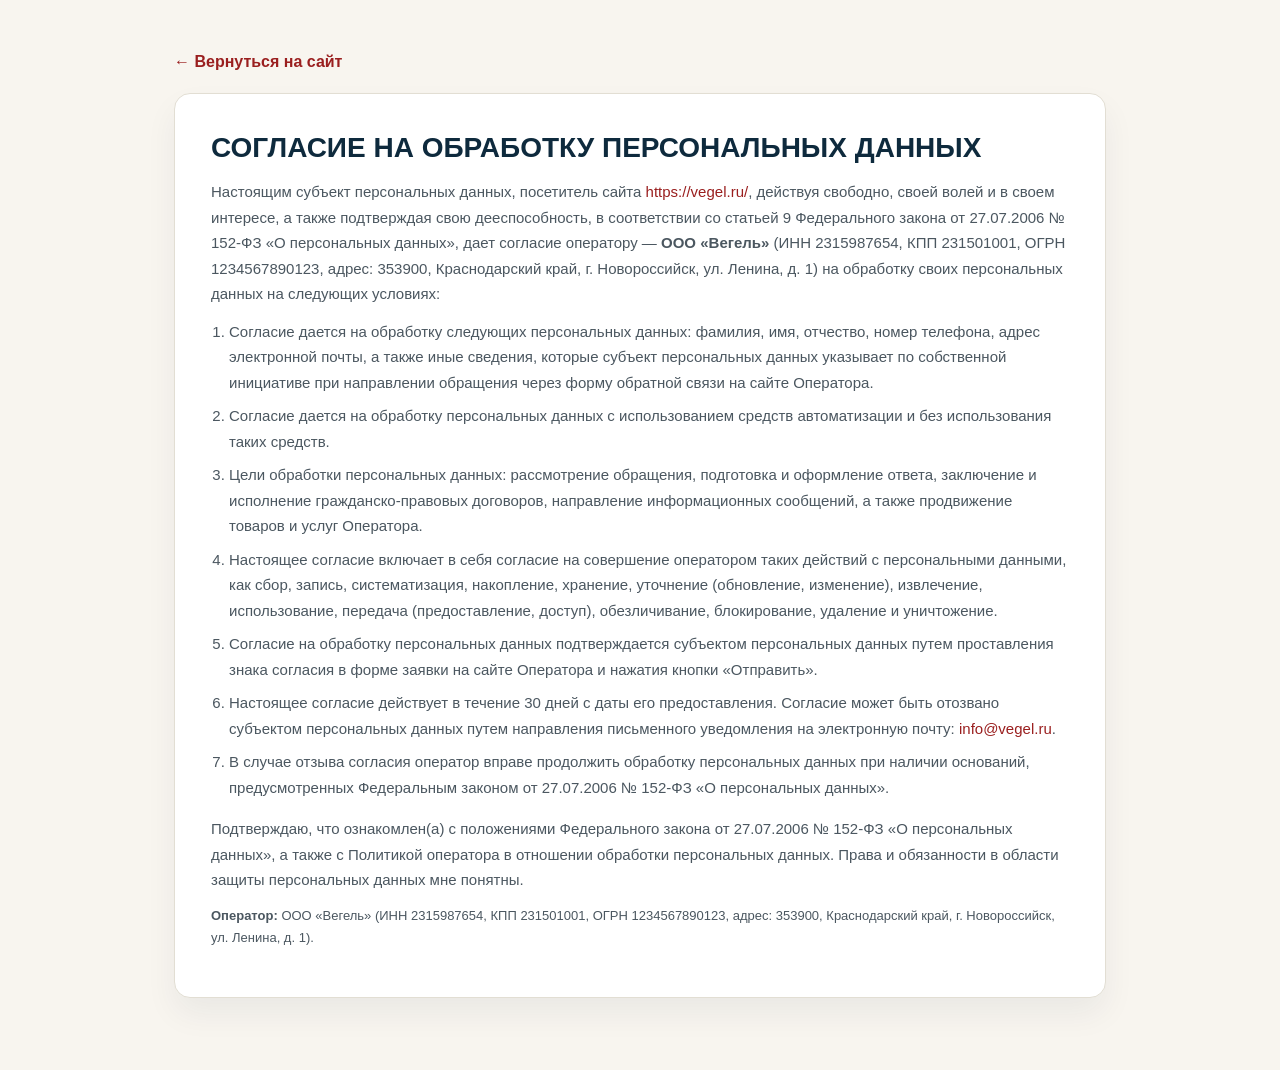
==== personal-data/index.html @ 132a76b8 "политика конфендициальности" ====
<!DOCTYPE html>
<html lang="ru">
<head>
  <meta charset="UTF-8">
  <meta name="viewport" content="width=device-width, initial-scale=1.0">
  <title>Согласие на обработку персональных данных — ООО «Вегель»</title>
  <meta name="robots" content="noindex">
  <style>
    :root {
      color-scheme: light;
      --navy: #0E2A3D;
      --rust: #9a1f1f;
      --line: #E2DED3;
      --text: #1A2226;
      --muted: #4B5760;
      --bg: #F8F5EF;
      --white: #FFFFFF;
    }
    * { box-sizing: border-box; }
    body {
      margin: 0;
      font-family: Arial, Helvetica, sans-serif;
      background: var(--bg);
      color: var(--text);
      line-height: 1.7;
    }
    .page {
      max-width: 980px;
      margin: 0 auto;
      padding: 48px 24px 72px;
    }
    .card {
      background: var(--white);
      border: 1px solid var(--line);
      border-radius: 16px;
      padding: 36px;
      box-shadow: 0 16px 32px rgba(14,42,61,0.06);
    }
    h1 {
      margin: 0 0 14px;
      color: var(--navy);
      font-size: 28px;
      line-height: 1.25;
    }
    h2 {
      font-size: 20px;
      color: var(--navy);
      margin-top: 28px;
      margin-bottom: 12px;
    }
    p, li {
      color: var(--muted);
      font-size: 15px;
      margin: 0 0 12px;
    }
    .back-link {
      display: inline-block;
      margin-bottom: 18px;
      color: var(--rust);
      font-weight: 700;
      text-decoration: none;
    }
    .back-link:hover { text-decoration: underline; }
    .list {
      padding-left: 18px;
      margin: 8px 0 16px;
    }
    .list li {
      margin-bottom: 8px;
    }
    a {
      color: var(--rust);
      text-decoration: none;
    }
    a:hover {
      text-decoration: underline;
    }
    .small-note {
      font-size: 13px;
      color: var(--muted);
      margin-top: 8px;
    }
  </style>
</head>
<body>
  <div class="page">
    <a class="back-link" href="/">← Вернуться на сайт</a>
    <div class="card">
      <h1>СОГЛАСИЕ НА ОБРАБОТКУ ПЕРСОНАЛЬНЫХ ДАННЫХ</h1>

      <p>
        Настоящим субъект персональных данных, посетитель сайта <a href="https://vegel.ru/">https://vegel.ru/</a>, действуя свободно, своей волей и в своем интересе, а также подтверждая свою дееспособность, в соответствии со статьей 9 Федерального закона от 27.07.2006 № 152-ФЗ «О персональных данных», дает согласие оператору — <strong>ООО «Вегель»</strong> (ИНН 2315987654, КПП 231501001, ОГРН 1234567890123, адрес: 353900, Краснодарский край, г. Новороссийск, ул. Ленина, д. 1) на обработку своих персональных данных на следующих условиях:
      </p>

      <ol class="list">
        <li>
          Согласие дается на обработку следующих персональных данных: фамилия, имя, отчество, номер телефона, адрес электронной почты, а также иные сведения, которые субъект персональных данных указывает по собственной инициативе при направлении обращения через форму обратной связи на сайте Оператора.
        </li>
        <li>
          Согласие дается на обработку персональных данных с использованием средств автоматизации и без использования таких средств.
        </li>
        <li>
          Цели обработки персональных данных: рассмотрение обращения, подготовка и оформление ответа, заключение и исполнение гражданско-правовых договоров, направление информационных сообщений, а также продвижение товаров и услуг Оператора.
        </li>
        <li>
          Настоящее согласие включает в себя согласие на совершение оператором таких действий с персональными данными, как сбор, запись, систематизация, накопление, хранение, уточнение (обновление, изменение), извлечение, использование, передача (предоставление, доступ), обезличивание, блокирование, удаление и уничтожение.
        </li>
        <li>
          Согласие на обработку персональных данных подтверждается субъектом персональных данных путем проставления знака согласия в форме заявки на сайте Оператора и нажатия кнопки «Отправить».
        </li>
        <li>
          Настоящее согласие действует в течение 30 дней с даты его предоставления. Согласие может быть отозвано субъектом персональных данных путем направления письменного уведомления на электронную почту: <a href="mailto:info@vegel.ru">info@vegel.ru</a>.
        </li>
        <li>
          В случае отзыва согласия оператор вправе продолжить обработку персональных данных при наличии оснований, предусмотренных Федеральным законом от 27.07.2006 № 152-ФЗ «О персональных данных».
        </li>
      </ol>

      <p>
        Подтверждаю, что ознакомлен(а) с положениями Федерального закона от 27.07.2006 № 152-ФЗ «О персональных данных», а также с Политикой оператора в отношении обработки персональных данных. Права и обязанности в области защиты персональных данных мне понятны.
      </p>

      <p class="small-note">
        <strong>Оператор:</strong> ООО «Вегель» (ИНН 2315987654, КПП 231501001, ОГРН 1234567890123, адрес: 353900, Краснодарский край, г. Новороссийск, ул. Ленина, д. 1).
      </p>
    </div>
  </div>
</body>
</html>
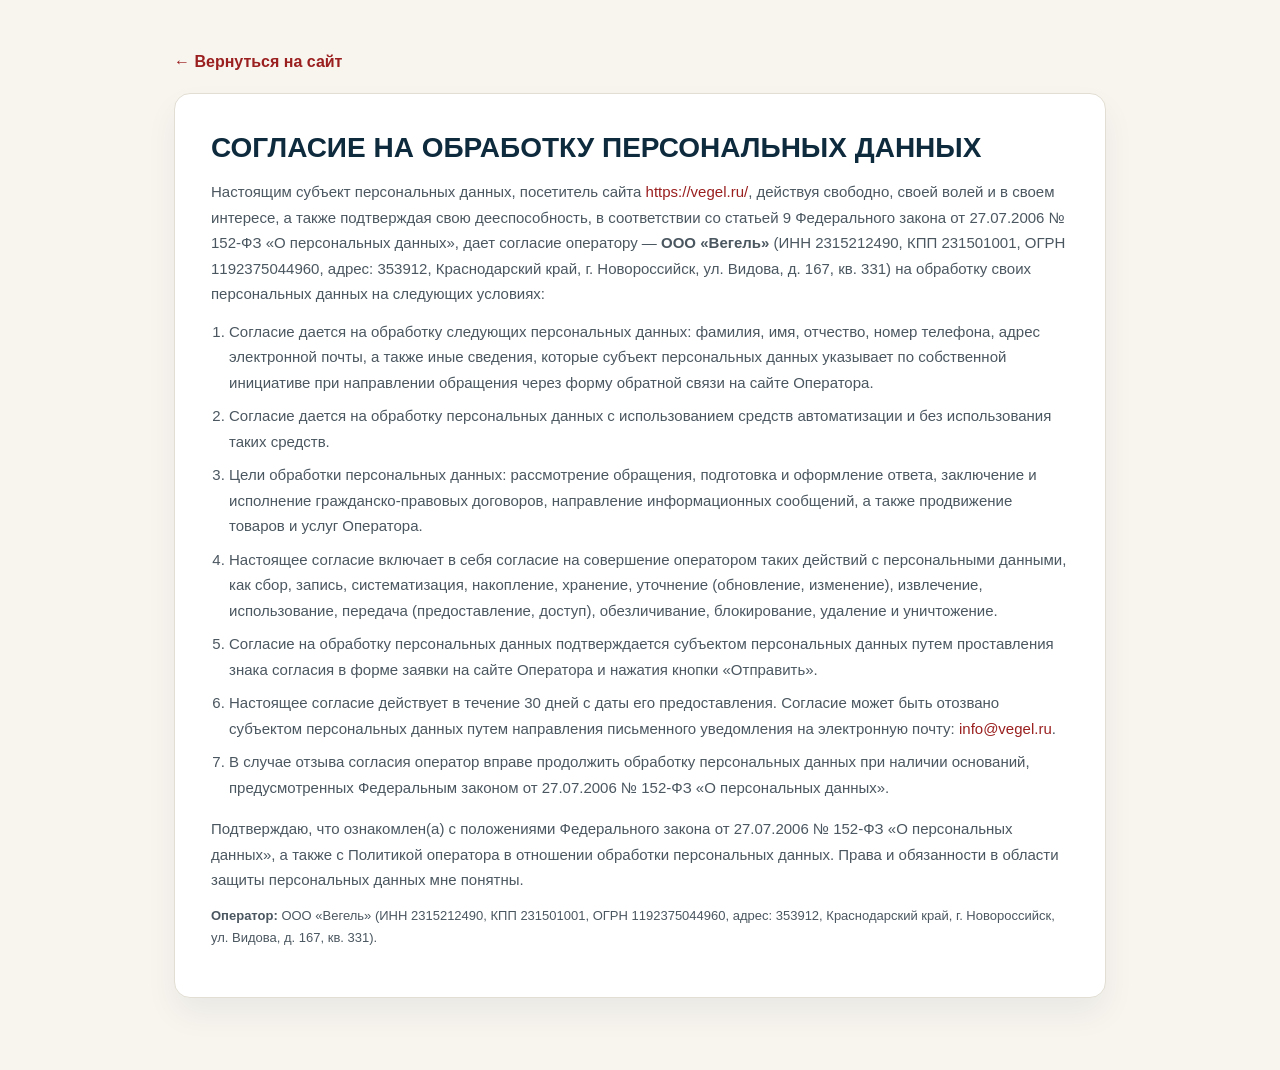
==== commit 5d3de1a5: "реквизиты и цитата" ====
--- a/personal-data/index.html
+++ b/personal-data/index.html
@@ -42,12 +42,6 @@
       font-size: 28px;
       line-height: 1.25;
     }
-    h2 {
-      font-size: 20px;
-      color: var(--navy);
-      margin-top: 28px;
-      margin-bottom: 12px;
-    }
     p, li {
       color: var(--muted);
       font-size: 15px;
@@ -89,7 +83,7 @@
       <h1>СОГЛАСИЕ НА ОБРАБОТКУ ПЕРСОНАЛЬНЫХ ДАННЫХ</h1>
 
       <p>
-        Настоящим субъект персональных данных, посетитель сайта <a href="https://vegel.ru/">https://vegel.ru/</a>, действуя свободно, своей волей и в своем интересе, а также подтверждая свою дееспособность, в соответствии со статьей 9 Федерального закона от 27.07.2006 № 152-ФЗ «О персональных данных», дает согласие оператору — <strong>ООО «Вегель»</strong> (ИНН 2315987654, КПП 231501001, ОГРН 1234567890123, адрес: 353900, Краснодарский край, г. Новороссийск, ул. Ленина, д. 1) на обработку своих персональных данных на следующих условиях:
+        Настоящим субъект персональных данных, посетитель сайта <a href="https://vegel.ru/">https://vegel.ru/</a>, действуя свободно, своей волей и в своем интересе, а также подтверждая свою дееспособность, в соответствии со статьей 9 Федерального закона от 27.07.2006 № 152-ФЗ «О персональных данных», дает согласие оператору — <strong>ООО «Вегель»</strong> (ИНН 2315212490, КПП 231501001, ОГРН 1192375044960, адрес: 353912, Краснодарский край, г. Новороссийск, ул. Видова, д. 167, кв. 331) на обработку своих персональных данных на следующих условиях:
       </p>
 
       <ol class="list">
@@ -121,7 +115,7 @@
       </p>
 
       <p class="small-note">
-        <strong>Оператор:</strong> ООО «Вегель» (ИНН 2315987654, КПП 231501001, ОГРН 1234567890123, адрес: 353900, Краснодарский край, г. Новороссийск, ул. Ленина, д. 1).
+        <strong>Оператор:</strong> ООО «Вегель» (ИНН 2315212490, КПП 231501001, ОГРН 1192375044960, адрес: 353912, Краснодарский край, г. Новороссийск, ул. Видова, д. 167, кв. 331).
       </p>
     </div>
   </div>
